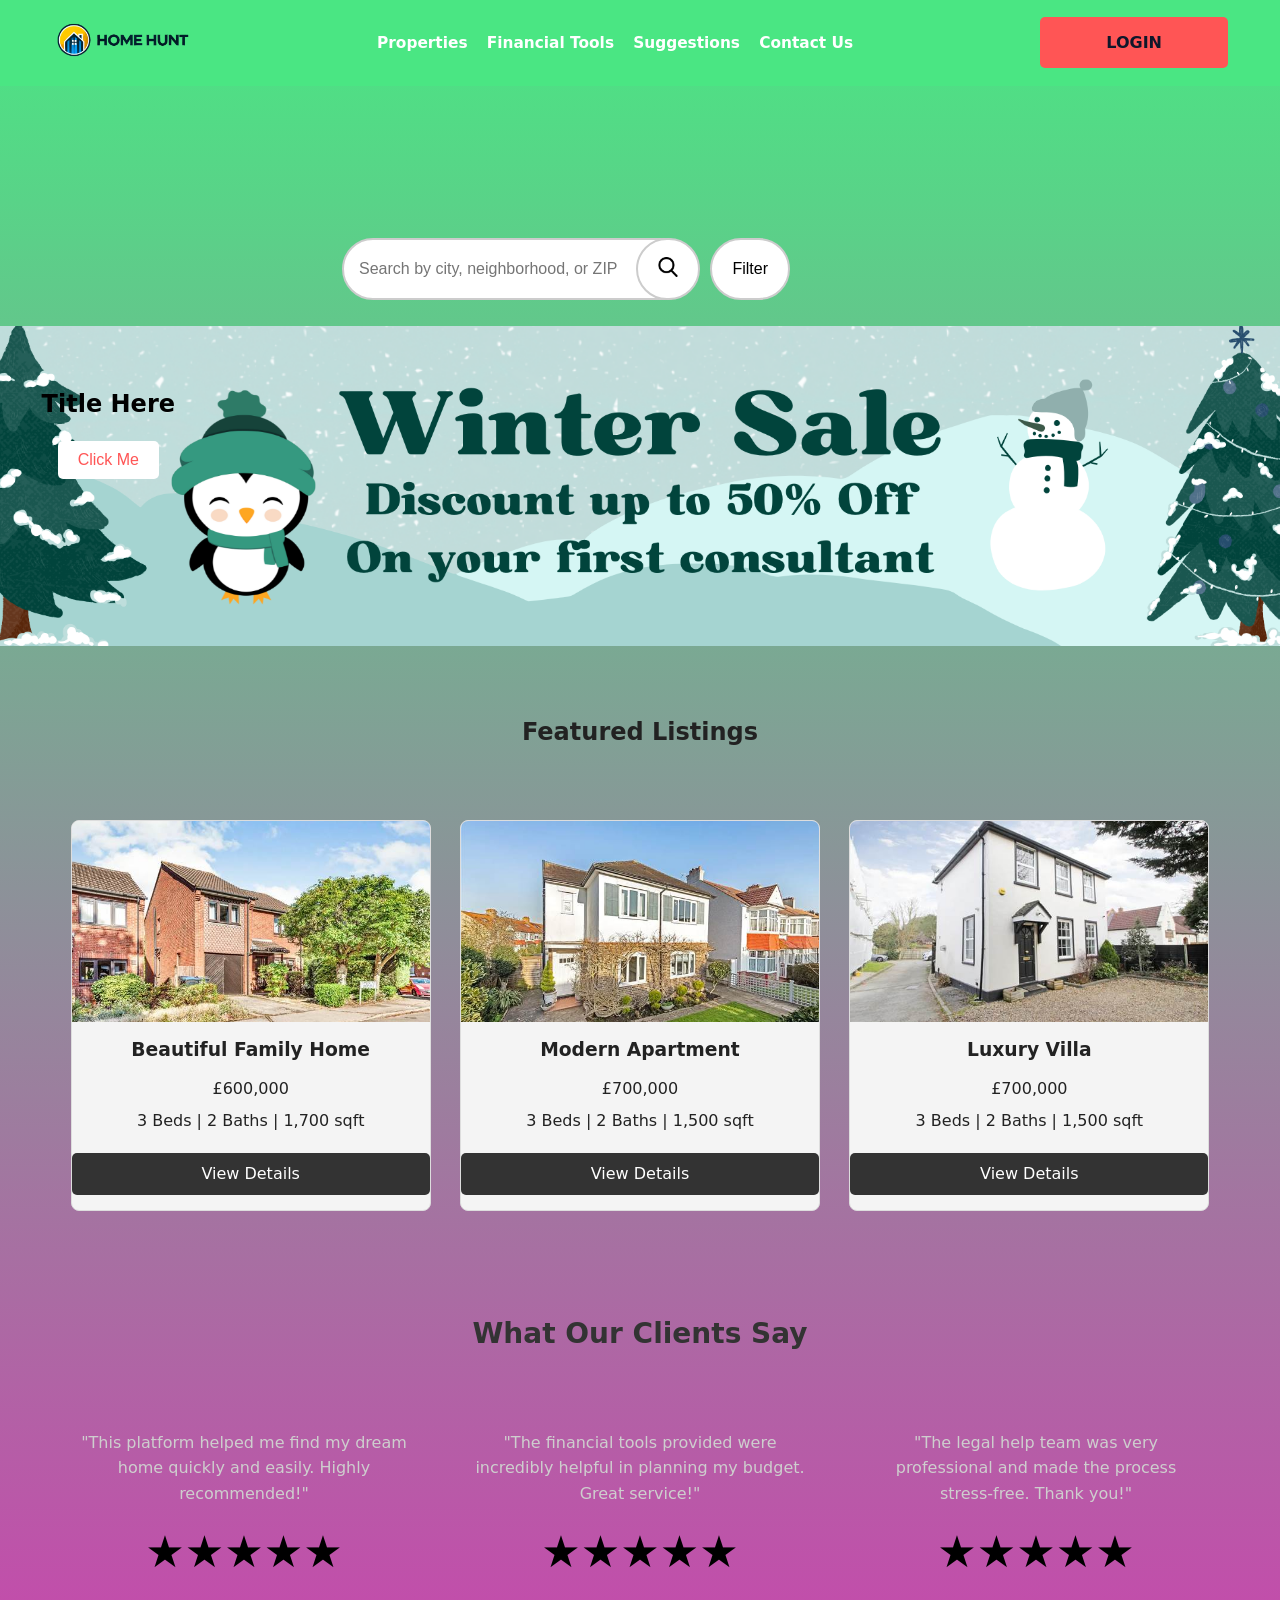
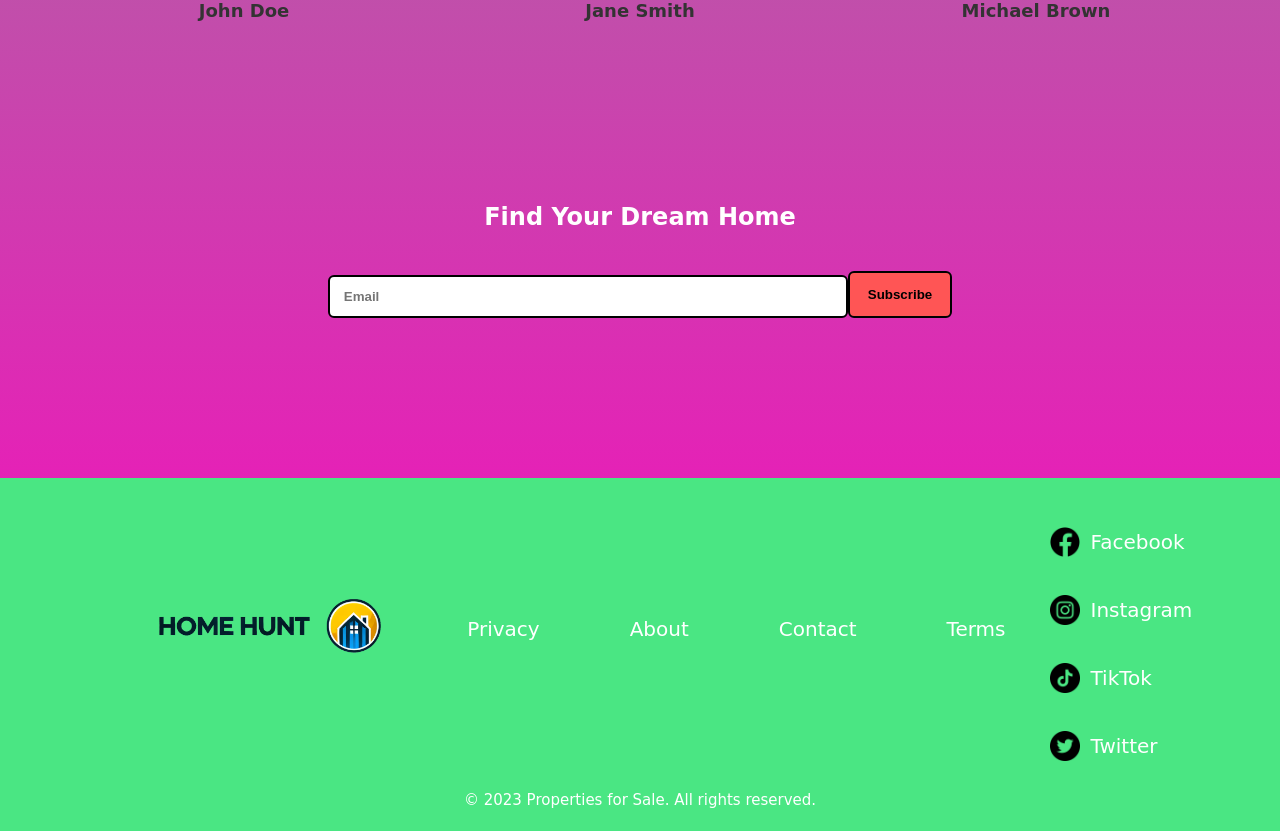
==== index.html @ 94bc7a12 "Complete project redesign" ====
<!DOCTYPE html>
<html lang="en">
<head>
    <meta charset="UTF-8">
    <meta name="viewport" content="width=device-width, initial-scale=1.0">
    <title>Properties for Sale</title>
    <link rel="stylesheet" href="CSS/HomePage.css">
    <link rel="stylesheet" href="CSS/HeaderFooter.css">
    <link rel="icon" href="Content/Icons/logo.png">
</head>
<body>
    <header>
        <div class="container">
            <!-- Logo on the left -->
            <div class="logo">
                <a href="./index.html"><img src="./Content/Icons/logo2.png" alt="Company Logo"></a>
            </div>
    
            <!-- Navigation menu in the center -->
            <nav>
                <ul>
                    <li><a href="./HTML/propirtyPage.html">Properties</a></li>
                    <li><a href="#">Financial Tools</a></li>
                    <li><a href="#">Suggestions</a></li>
                    <li><a href="./HTML/Contact%20Us.html">Contact Us</a></li>
                </ul>
            </nav>

            <button class="nav-toggle" type="button" aria-label="Toggle menu" aria-expanded="false">☰</button>
    
            <!-- Login button on the right -->
            <div class="login-button">
                <a href="./HTML/login%20page.html" class="btn">LOGIN</a>
            </div>
        </div>
    </header>

    <div class="search-container">
        <!-- Search Bar -->
        <div class="search-bar">
            <input type="text" placeholder="Search by city, neighborhood, or ZIP">
            <button id="searchButton"><img src="./Content/Icons/search.png" alt=""></button>
            <button id="filterButton">Filter</button>
        </div>

        <!-- Filter Options (Hidden by Default) -->
        <div class="filter-options" id="filterOptions">
            <div class="filter-group">
                <label for="price">Price</label>
                <select id="price">
                    <option value="any">Any</option>
                    <option value="100000">£100,000</option>
                    <option value="200000">£200,000</option>
                    <option value="300000">£300,000</option>
                </select>
            </div>
            <div class="filter-group">
                <label for="type">Type</label>
                <select id="type">
                    <option value="any">Any</option>
                    <option value="house">House</option>
                    <option value="apartment">Apartment</option>
                    <option value="villa">Villa</option>
                </select>
            </div>
            <div class="filter-group">
                <label for="beds">Beds</label>
                <select id="beds">
                    <option value="any">Any</option>
                    <option value="1">1+</option>
                    <option value="2">2+</option>
                    <option value="3">3+</option>
                </select>
            </div>
            <div class="filter-group">
                <label for="baths">Baths</label>
                <select id="baths">
                    <option value="any">Any</option>
                    <option value="1">1+</option>
                    <option value="2">2+</option>
                    <option value="3">3+</option>
                </select>
            </div>
            <div class="filter-group">
                <div id="filter-apply">
                                    <button id="filterApplyButton">Apply</button>
                </div>
            </div>
        </div>
    </div>
    <script src="./JavaScript/searchBar.js"></script>
    <script>
        document.addEventListener('DOMContentLoaded', () => {
            const navToggle = document.querySelector('.nav-toggle');
            const nav = document.querySelector('header nav');
            if (navToggle && nav) {
                navToggle.addEventListener('click', () => {
                    const isOpen = nav.classList.toggle('is-open');
                    navToggle.setAttribute('aria-expanded', String(isOpen));
                });
            }
        });
    </script>
    <div id="advertiseBoard">

        <div id="displayContent">
            <h2>Title Here</h2>
            <button>Click Me</button>
        </div>
    </div>
    <section class="listings">
        <div class="container">
            <h2>Featured Listings</h2>
            <div class="property-grid">
                <div class="property-card">
                    <img src="./Content/PropertyImages/property-1/image004.jpg" alt="Property 1">
                    <h3>Beautiful Family Home</h3>
                    <p>£600,000</p>
                    <p>3 Beds | 2 Baths | 1,700 sqft</p>
                    <a href="./HTML/propirtyPage.html?property=1" data-property-id="1" class="btn">View Details</a>
                </div>
                <div class="property-card">
                    <img src="./Content/PropertyImages/property-2/image010.jpg" alt="Property 2">
                    <h3>Modern Apartment</h3>
                    <p>£700,000</p>
                    <p>3 Beds | 2 Baths | 1,500 sqft</p>
                    <a href="./HTML/propirtyPage.html?property=2" data-property-id="2" class="btn">View Details</a>
                </div>
                <div class="property-card">
                    <img src="./Content/PropertyImages/property-3/image019.jpg" alt="Property 3">
                    <h3>Luxury Villa</h3>
                    <p>£700,000</p>
                    <p>3 Beds | 2 Baths | 1,500 sqft</p>
                    <a href="./HTML/propirtyPage.html?property=3" data-property-id="3" class="btn">View Details</a>
                </div>
            </div>
        </div>
    </section>
    <!-- Testimonials Section -->
    <section class="testimonials">
        <div class="container">
            <h2>What Our Clients Say</h2>
            <div class="testimonial-grid">
                <!-- Testimonial 1 -->
                <div class="testimonial-card">
                    <a href="">
                    <p>"This platform helped me find my dream home quickly and easily. Highly recommended!"</p>
                    <div class="stars">
                        <span>★</span><span>★</span><span>★</span><span>★</span><span>★</span>
                    </div>
                    <h4>John Doe</h4>
                    </a>
                </div>

                <!-- Testimonial 2 -->
                <div class="testimonial-card">
                    <a href="">
                    <p>"The financial tools provided were incredibly helpful in planning my budget. Great service!"</p>
                    <div class="stars">
                        <span>★</span><span>★</span><span>★</span><span>★</span><span>★</span>
                    </div>
                    <h4>Jane Smith</h4>
                    </a>
                </div>

                <!-- Testimonial 3 -->
                <div class="testimonial-card">
                    <a href="">
                    <p>"The legal help team was very professional and made the process stress-free. Thank you!"</p>
                    <div class="stars">
                        <span>★</span><span>★</span><span>★</span><span>★</span><span>★</span>
                    </div>
                    <h4>Michael Brown</h4>
                    </a>
                </div>
            </div>
        </div>
    </section>


    <section class="hero">
        <div class="container">
            <h2>Find Your Dream Home</h2>
            <form action="#" method="get">
                <input type="text" placeholder="Email">
                <button type="submit">Subscribe</button>
            </form>
        </div>
    </section>


    <footer>
        <div class="container">
            <!-- Logo on the left -->
            <div class="footer-logo logo">
                <a href="./index.html"><img src="./Content/Icons/logo2text.png" alt="Company Logo"></a>
            </div>
    
            <!-- Centered footer links -->
            <div class="footer-links">
                <ul>
                    <li><a href="#">Privacy</a></li>
                    <li><a href="./HTML/About%20Us.html">About</a></li>
                    <li><a href="./HTML/Contact%20Us.html">Contact</a></li>
                    <li><a href="#">Terms</a></li>
                </ul>
            </div>
    
            <!-- Social media on the right -->
            <div class="social-media">
                <a href="https://www.facebook.com" aria-label="Facebook" target="_blank">
                    <img src="./Content/Icons/facebook.png" alt="Facebook Icon">
                    <p>Facebook</p>
                </a>
                <a href="https://www.instagram.com" aria-label="Instagram" target="_blank">
                    <img src="./Content/Icons/instagram.png" alt="Instagram Icon">
                    <p>Instagram</p>
                </a>
                <a href="https://www.tiktok.com" aria-label="TikTok" target="_blank">
                    <img src="./Content/Icons/tiktok.png" alt="TikTok Icon">
                    <p>TikTok</p>
                </a>
                <a href="https://www.twitter.com" aria-label="Twitter" target="_blank">
                    <img src="./Content/Icons/twitter.png" alt="Twitter Icon">
                    <p>Twitter</p>
                </a>
            </div>
        </div>
        <!-- Copyright text -->
        <div class="copyright">
            <p>&copy; 2023 Properties for Sale. All rights reserved.</p>
        </div>
    </footer>
</body>
</html>
---- CSS/HomePage.css ----
/* General Styles */
body {
  font-family: Arial, sans-serif;

}




/* Search Container */
.search-container {
  max-width: 800px;
  top: 80px;
  left:70px;
  position: relative;
  margin: 0 auto 80px;
  padding: 20px;
  text-align: center;
}

/* Search Bar */
.search-bar {
  display: flex;
  gap: 10px;
  margin: 2rem auto;
  width: 100%;
  max-width: 550px;
  padding: 0 1rem;
}





.search-bar input {
  flex: 1;
  padding: 10px 14px;
  border: 2px solid #ccc;
  border-radius: 999px;
  font-size: 16px;
  min-width: 0; /* prevent overflow in flex */
}

.search-bar button {
  padding: 10px 18px;
  border: none;
  border-radius: 999px;
  background-color: white;
  color: black;
  font-size: 16px;
  cursor: pointer;
  border: 2px solid #ccc;
  transition: background-color 0.3s ease, transform 0.15s ease;
}

.search-bar button:active { transform: translateY(1px); }


.search-bar button:hover {
  background-color: var(--clr-secondary);
}

/* Filter Options */
.filter-options {
  position: absolute;
  display: none; /* Hidden by default */
  background-color: #ffffff;
  padding: 20px;
  width: auto;
  max-width: 420px;
  border: 4px solid #000000;
  border-radius: 12px;
  display: grid;
  grid-template-columns: repeat(2, 1fr); /* 2 columns */
  gap: 16px; /* Space between items */
  left: 55%;
}

@media (max-width: 768px) {
  .filter-options { position: static; left: auto; width: 100%; max-width: none; border-radius: 8px; }
}


.filter-group {
  
  margin-bottom: 0; /* Remove margin-bottom since gap handles spacing */
}

#filter-apply button{
  position: relative;
  right: -80px;
  padding: 10px 46px;
  border-radius: 10px;
}
.filter-group label {
  display: block;
  margin-bottom: 5px;
  font-weight: bold;
}

.filter-group select {
  width: 100%;
  padding: 10px;
  border: 2px solid #ccc;
  border-radius: 5px;
  font-size: 16px;
  transition: all 1.2s ease; /* Smooth transition for all properties */
}




/* advertiseBoard Advertisement*/
/* Parent container */
#advertiseBoard {
  background-image: url("../Content/Advertisement/Discount.png");
  background-color: #cccccc;
  min-height: 320px;
  height: auto;
  background-position: center;
  background-repeat: no-repeat;
  background-size: cover;
  position: relative;
  padding: 2rem 0; }

@media (max-width: 768px) {
  #advertiseBoard { min-height: 200px; padding: 1rem 0; }
}

/* Child container */
#displayContent {
  width: auto;
  max-width: 360px;
  background-color: transparent;
  border-radius: 20px;
  position: absolute; /* positioned over the advertise board on larger screens */
  left: 2%;
  top: 8%;
  display: flex;
  flex-direction: column;
  justify-content: center; /* Center content vertically */
  align-items: center; /* Center content horizontally */
  padding: 1rem;
  box-sizing: border-box; /* Include padding in width/height */
}

@media (max-width: 768px) {
  #displayContent { position: static; margin: 0 auto; left: auto; top: auto; width: 90%; max-width: 420px; border-radius: 12px; }
}

/* Title styling */
#displayContent h2 {
  color: rgb(0, 0, 0);
  font-size: 24px;
  margin-bottom: 20px; /* Space between title and button */
}

/* Button styling */
#displayContent button {
  padding: 10px 20px;
  background-color: white;
  color: var(--clr-accent);
  border: none;
  border-radius: 5px;
  font-size: 16px;
  cursor: pointer;
  transition: background-color 0.3s ease;
}

#displayContent button:hover {
  background-color: #f0f0f0; /* Light gray on hover */
}



/* Listings Section Styles */
.listings {
  padding: 50px 0;
}

.listings h2 {
  text-align: center;
  margin-bottom: 70px;
}

.property-grid {
  display: grid;
  grid-template-columns: repeat(auto-fit, minmax(300px, 1fr));
  
  justify-items: center; /* Centers items within each grid cell */
}

.property-card {
  width: 100%;
  max-width: 360px;
  background: #f4f4f4;
  border: 1px solid #ddd;
  border-radius: 8px;
  overflow: hidden;
  text-align: center;
  display: flex;
  flex-direction: column;
}

.property-card .card-body {
  padding: 1rem;
  flex: 1 1 auto;
}

.property-card img {
  width: 100%;
  height: auto;
  aspect-ratio: 16 / 9;
  object-fit: cover;
  display: block;
}

.property-card h3 {
  margin: 15px 0 10px;
}

.property-card p {
  margin: 5px 0;
}

.property-card .btn {
  display: inline-block;
  margin: 15px 0;
  padding: 10px 20px;
  background: #333;
  color: #fff;
  text-decoration: none;
  border-radius: 5px;
}

.property-card .btn:hover {
  background: #555;
}


/* Testimonials Section */
.testimonials {
  padding: 30px 0;
  background: #f9f9f900; /* Light background for contrast */
  
}


.testimonial-grid a {
  text-decoration: none;

}

.testimonials h2 {
  text-align: center;
  margin-bottom: 40px;
  font-size: 28px;
  color: #333;
}

.testimonial-grid {
  display: grid;
  grid-template-columns: repeat(auto-fit, minmax(300px, 1fr));
  gap: 20px;
  width: 100%;
  justify-items: center; /* Centers items within each grid cell */

}

.testimonial-card {
  padding: 20px;
  width: 100%;
  max-width: 420px;
  text-align: center;
}

.testimonial-card .stars {
  color: #000000; /* Gold color for stars */
  font-size: 44px;
  margin-bottom: 15px;
}

.testimonial-card p {
  font-size: 16px;
  font-style: bold;
  color: #cecece;
  line-height: 1.6;
  margin-bottom: 15px;
}

.testimonial-card h4 {
  font-size: 18px;
  color: #333;
  margin: 0;
}



/* Hero Section Styles */
.hero {
  /* Layered gradient + optional image fallback. The gradient is tuned for contrast.
     Adjust --hero-start / --hero-end in :root (HeaderFooter.css) as needed. */
  background: linear-gradient(135deg, var(--hero-start), var(--hero-end)), url('hero-bg.jpg');
  background-repeat: no-repeat;
  background-position: center;
  background-size: cover;
  background-blend-mode: overlay; /* Helps text sit on top of the image */
  color: var(--hero-heading-color);
  padding: 2rem 1rem;
  text-align: center;
  margin: 6rem 0 8rem;
}

/* Ensure hero headings remain readable over the gradient */
.hero h2 {
  color: var(--hero-heading-color);
  margin: 0 0 20px;
}

.hero form {
  display: flex;
  justify-content: center;
}

.hero input[type="text"] {
  font-weight: bold;
  margin-top: 1.25rem;
  padding: 12px 14px;
  width: min(100%, 520px);
  max-width: 100%;
  border: 2px solid #000; /* Add a black border */
  border-radius: 6px 6px 6px 6px;
  outline: none; /* Remove the default browser outline */
  box-sizing: border-box;
}


.hero button {
  padding: 12px 18px;
  border: none;
  font-weight: bold;
  background: var(--clr-accent);
  color: black;
  border-radius: 6px;
  cursor: pointer;
  border: 2px solid #000; /* Add a black border */
  margin-top: 1rem;
  box-sizing: border-box;
}

@media (max-width: 768px) {
  .hero form { display: flex; flex-direction: column; gap: 0.75rem; align-items: stretch; }
  .hero input[type="text"], .hero button { width: 100%; }
}

.hero button:hover {
  background: #000000;
  color: white;
  border: 2px solid #ffffff; /* Add a black border */


}
---- CSS/HeaderFooter.css ----
:root{
  /* Theme color tokens - Green scheme */
  --clr-primary: #4ae683;       /* deep forest green */
  --clr-secondary: #2AA873;     /* medium green */
  --clr-accent: #ff5555;        /* light lime accent (CTAs) */
  --clr-danger: #ff00bf;        /* danger (red) */
  --clr-warning: #f59e0b;       /* warning (amber) */
  --clr-white: #ffffff;
  --text-color: #0f172a;        /* dark navy for text */
  --muted: #6b7280;             /* muted gray */
  --border: rgba(15,23,42,0.08);

  /* Typography & spacing */
  --base-font-size: 16px;
  --radius: 8px;
  --space: 1rem;

  /* Hero gradient (green-themed) */
  --hero-start: linear-gradient(135deg, #072018 0%, var(--clr-primary) 100%);
  --hero-end: --hero-start; /* kept for compatibility */
  --hero-heading-color: var(--clr-white);

  /* Main page gradient (green → red) */
  --page-start: var(--clr-primary); /* deep forest green */
  --page-end: var(--clr-danger);   /* danger red */
}


*,
*::before,
*::after {
  box-sizing: border-box;
}
html {
  font-size: var(--base-font-size, 16px);
  /* Apply the page gradient at the root so it covers the full document height reliably */
  background: linear-gradient(180deg, var(--page-start), var(--page-end)) !important;
  background-repeat: no-repeat !important;
  background-attachment: scroll !important;
  background-size: auto !important; /* let the gradient paint according to document height */
  min-height: 100% !important;
} 

/* Ensure body does not cover the root gradient with a solid background */
body { background: transparent !important; }
body{
  margin: 0;
  padding: 0;
  /* accommodate fixed header: adjust if header height changes */
  padding-top: calc(60px + 0.5rem);
  font-family: system-ui, -apple-system, "Segoe UI", Roboto, "Helvetica Neue", Arial, sans-serif;
  color: var(--text, #222);
  line-height: 1.4;
  -webkit-font-smoothing: antialiased;
  -moz-osx-font-smoothing: grayscale;

  background: transparent; /* let html provide the page gradient */
  min-height: 100vh;
}


/* Utility helpers */
.container { max-width: 1200px; margin: 0 auto; padding: 0 1rem; }
.img-responsive { max-width: 100%; height: auto; display: block; }
.btn { cursor: pointer; }

/* Homepage full-page gradient — apply by adding class="homepage" to <body> on the main page */
.homepage {
  background: linear-gradient(180deg, var(--page-start), var(--page-end));
  background-attachment: scroll; /* allow background to scroll with page */
  background-size: 100% 100%;
  min-height: 100vh;
}

@media (prefers-reduced-motion: reduce) {
  * { transition: none !important; animation: none !important; }
}
/* Header Styles */
header {
  z-index: 5;
  background: var(--clr-primary);
  color: var(--clr-white);
  padding: 10px 0;
  position: fixed;
  left: 0;
  width: 100%;
  min-width: 0;
  top: 0;
}

header .container {
  display: flex;
  justify-content: space-between;
  align-items: center;
  width: min(100%, 1400px);
  margin: 0 auto;
  padding: 0 12px;
  position: relative;
  min-width: 0;
}

.nav-toggle {
  display: none;
  border: 1px solid rgba(255,255,255,0.7);
  background: rgba(255,255,255,0.12);
  color: var(--clr-white);
  border-radius: 8px;
  width: 42px;
  height: 42px;
  font-size: 1.3rem;
  line-height: 1;
  cursor: pointer;
  align-items: center;
  justify-content: center;
  padding: 0;
}
  
  /* Logo on the left */
  .logo img {
    height: 60px; /* Adjust logo size as needed */
    transition: all 0.6s ease; /* Smooth transition for all properties */

  }
  
 
  
  /* Navigation menu in the center */
  nav ul {
    list-style: none;
    padding-left: 0;
    margin: 0;
    display: flex;
    gap: clamp(8px, 1.5vw, 20px);
    flex-wrap: wrap;
    justify-content: center;
    min-width: 0;
  }

  nav ul li {
    display: inline;
    font-weight: bold;
    min-width: 0;
  }

  nav ul li a {
      color: #fff;
      text-decoration: none;
      font-size: clamp(12px, 1.2vw, 16px);
      transition: color 0.18s ease, transform 0.18s ease;
      white-space: nowrap;
    }
  
    nav ul li a:hover,
    nav ul li a:focus {
      color: #000000; /* Change color on hover */
      transform: scale(1.08);
      border-radius: 6px;
    }
  
  /* Login button on the right */
/* Login button on the right */
.login-button .btn {
  padding: 10px 60px; /* Initial padding */
  background: var(--clr-accent); /* Initial background color */
  color: var(--text-color); /* Text color */
  text-decoration: none; /* Remove underline */
  border-radius: 5px; /* Rounded corners */
  transition: all 1.2s ease; /* Smooth transition for all properties */
  margin-left: 0px; /* Margin adjustment */
  font-weight: bold; /* Bold text */
  border: 6px solid transparent; /* Transparent border to reserve space */
  box-sizing: border-box; /* Include border in element's dimensions */
}

/* Hover effect for the login button */
.login-button .btn:hover {
  background: #000000; /* Change background color on hover */
  border: 6px solid rgb(255, 255, 255); /* Add border on hover */
  border-radius: 50px; /* Increase border radius on hover */
  transform: scale(1.04); /* Slightly scale up the button without changing padding */
  color: white;
}
  























  
/* Footer Styles */
footer {
    background: var(--clr-primary);
    color: var(--clr-white);
  }
  
  footer .container {
    display: flex;
    justify-content: space-between; /* Space out logo, links, and social media */
    align-items: center; /* Center vertically */
    max-width: 1400px;
    margin: 0 auto;
    padding: 0 20px;
    width: 80%;
  }
  
  /* Logo on the left */
  .footer-logo img {
    height: 120px; /* Adjust logo size as needed */
    margin-right:0px ;
  }

  /* Centered footer links */
  .footer-links ul {
    display: flex;
  }
  
  .footer-links ul li {
    display: inline;
  }
  
  .footer-links ul li a {
    color: #fff;
    text-decoration: none;
    font-size: 20px;
    margin: 0px 30px;
    transition: all 1s ease; /* Smooth transition for all properties */
    padding: 15px;
  }
  

  .footer-links ul li a:hover {
    font-size: 30px;
    color: #010101; /* Change color on hover */
    font-weight: bold;

  }







  
 
  /* Social media on the right */
  .social-media {
    margin-top: 30px;
    gap: 0px; /* Space between social media items */
  }
  
  .social-media a {
    display: flex;
    align-items: center; /* Align icon and text vertically */
    color: #fff;
    text-decoration: none;
    gap: 10px; /* Space between icon and text */
    font-size: 20px;
    transition: all 1.2s ease; /* Smooth transition for all properties */
  }
  
  .social-media a:hover {
    color: #000000;
    transform: scale(1.3);
    
  }
  .social-media a:hover img {
    background-color: #fff;
    border-radius: 50px;
    transition: all 1.5s ease; /* Smooth transition for all properties */
    transform: rotate(720deg); /* Rotate only the image on hover */
    width: 35px; /* Set icon size */

  }

  .social-media img {
    width: 30px; /* Set icon size */
    
  }
  
  /* Copyright text */
  .copyright {
    position: relative;
    text-align: center;
    margin-top: 20px;
    padding-top: 10px;
    bottom: 20px;
  }
  
  .copyright p {
    font-size: 15px;
    margin: 0px
  }



/* Search Container */
.search-container {
  max-width: 900px;
  margin: 1.5rem auto;
  padding: 1rem 1rem 2rem;
  text-align: center;
  position: relative;
  width: 100%;
}

/* Search Bar */
.search-bar {
  display: flex;
  gap: 10px;
  margin: 50px;
  width: 550px;

}



.search-bar input {
  flex: 1;
  padding: 20px 10px 20px 15px;
  border: 2px solid #ccc;
  border-radius: 50px;
  font-size: 16px;
}
#searchButton img {
  width: 20px;
  
}

#searchButton{
  border-radius: 50px;
  border: 2px solid #ccc; /* Add border on hover */

}


.search-bar button {
  position: relative;
  left: -70px;
  padding: 10px 20px;
  border: none;
  border-radius: 50px;
  background-color: white;
  color: black;
  font-size: 16px;
  cursor: pointer;
  border: 2px solid #ccc; /* Add border on hover */
  transition: background-color 0.3s ease;
}

.search-bar button:hover {
  background-color: #43a047;
}

/* Filter Options */
.filter-options {
  z-index: 2;
  position: absolute;
  display: none; /* Hidden by default */
  background-color: #ffffff;
  padding: 20px;
  width: 15%;
  border: 4px solid #000000;
  border-radius: 20px;
  grid-template-columns: repeat(2, 1fr); /* 2 columns */
  gap: 25px; /* Space between items */
  left: 40%;  
  width: 350px;

}


.filter-group {
  
  margin-bottom: 0; /* Remove margin-bottom since gap handles spacing */
}

#filter-apply button{
  position: relative;
  right: -80px;
  padding: 10px 46px;
  border-radius: 10px;
}
.filter-group label {
  display: block;
  margin-bottom: 5px;
  font-weight: bold;
}

.filter-group select {
  width: 100%;
  padding: 10px;
  border: 2px solid #ccc;
  border-radius: 5px;
  font-size: 16px;
  transition: all 1.2s ease; /* Smooth transition for all properties */
}










  
/* Font Awesome Icons */
@import url('https://cdnjs.cloudflare.com/ajax/libs/font-awesome/6.0.0-beta3/css/all.min.css');

/* Responsive Styles */
@media (max-width: 1024px) {
  header .container { max-width: 100%; padding: 0 1rem; }
  header .container { display: flex; flex-direction: row; gap: 1rem; align-items: center; }
  nav ul { padding-left: 1rem; gap: 12px; }
  .login-button .btn { padding: 8px 20px; }
}

@media (max-width: 768px) {
  .search-container { display: none; }

  body.login-page header .container {
    flex-wrap: wrap;
    gap: 0.45rem;
    padding: 0.45rem 0.65rem;
    width: min(100%, 100%);
  }

  body.login-page header nav {
    display: block !important;
    width: 100%;
  }

  body.login-page header nav ul {
    display: flex;
    flex-wrap: wrap;
    justify-content: center;
    gap: 6px 10px;
    padding: 0;
    width: 100%;
  }

  body.login-page .nav-toggle {
    display: none !important;
  }

  header .container {
    flex-wrap: wrap;
    gap: 0.45rem;
    padding: 0.45rem 0.65rem;
    width: min(100%, 100%);
  }

  .logo {
    flex: 1 1 auto;
    min-width: 0;
  }

  .logo img {
    height: 42px;
  }

  .nav-toggle {
    display: inline-flex;
    margin-left: auto;
  }

  nav {
    display: none;
    width: 100%;
  }

  nav.is-open {
    display: block;
  }

  nav ul {
    display: flex;
    flex-direction: column;
    width: 100%;
    padding: 0.5rem 0 0;
    gap: 6px;
    align-items: stretch;
  }

  nav ul li {
    display: block;
    width: 100%;
    margin: 0;
  }

  nav ul li a {
    display: block;
    width: 100%;
    padding: 0.5rem 0.7rem;
    font-size: 15px;
    border-radius: 8px;
    background: rgba(255,255,255,0.06);
  }

  .login-button {
    order: 2;
    align-self: flex-end;
    margin-left: 0;
  }

  .login-button .btn {
    padding: 8px 18px;
    font-size: 13px;
    min-width: 0;
  }

  footer .container {
    flex-direction: column;
    text-align: center;
    gap: 1rem;
    padding: 1rem 1rem 0.5rem;
  }

  footer .footer-links ul {
    display: flex;
    flex-direction: column;
    gap: 0.5rem;
    padding: 0;
    margin: 0;
  }

  footer .footer-links ul li a {
    margin: 0;
    font-size: 15px;
  }

  .social-media {
    justify-content: center;
    flex-wrap: wrap;
    gap: 0.75rem;
  }

  /* Search bar should be fluid on small screens */
  .search-bar { width: 100% !important; margin: 1rem 0; left: 0; padding: 0; }
  .search-bar input { padding: 12px; }
  .search-bar button { position: static; left: 0; }

  /* Filter options become a full-width panel on mobile */
  .filter-options { position: static; left: auto; width: 100%; border-radius: 12px; padding: 1rem; display: none; }
}

@media (max-width: 480px) {
  .logo img { height: 40px; }
  nav ul li a { font-size: 15px; }
  .footer-links ul li a { font-size: 16px; margin: 0 12px; }
  .social-media a { font-size: 18px; }
}

@media (max-width: 405px) {
  .search-container {
    display: none;
  }
}

@media (max-width: 300px) {
  header .container {
    gap: 0.3rem;
    padding: 0.35rem 0.45rem;
  }

  .logo img {
    height: 30px;
  }

  .nav-toggle {
    width: 34px;
    height: 34px;
    font-size: 1rem;
  }

  .login-button .btn {
    padding: 7px 12px;
    font-size: 11px;
  }

  nav ul li a {
    font-size: 12px;
    padding: 0.4rem 0.5rem;
  }
}

/* SAFEGUARD: Ensure the page gradient is visible under content and prevent large white blocks
   from covering the gradient. These overrides are intentionally specific and use !important so
   they win over accidental white backgrounds in component styles. */
html, body {
  background: linear-gradient(180deg, var(--page-start), var(--page-end)) !important;
  background-repeat: no-repeat !important;
  background-attachment: scroll !important;
  background-size: auto !important;
}

/* Make common large layout containers transparent so the root gradient shows through */
main, section, .container, .listings, .property-grid {
  background: transparent !important;
}

/* Small interactive panels can keep their own backgrounds (cards, modals) */
.property-card, .filter-options, #advertiseBoard, .testimonial-card {
  /* keep existing backgrounds for legibility */
}
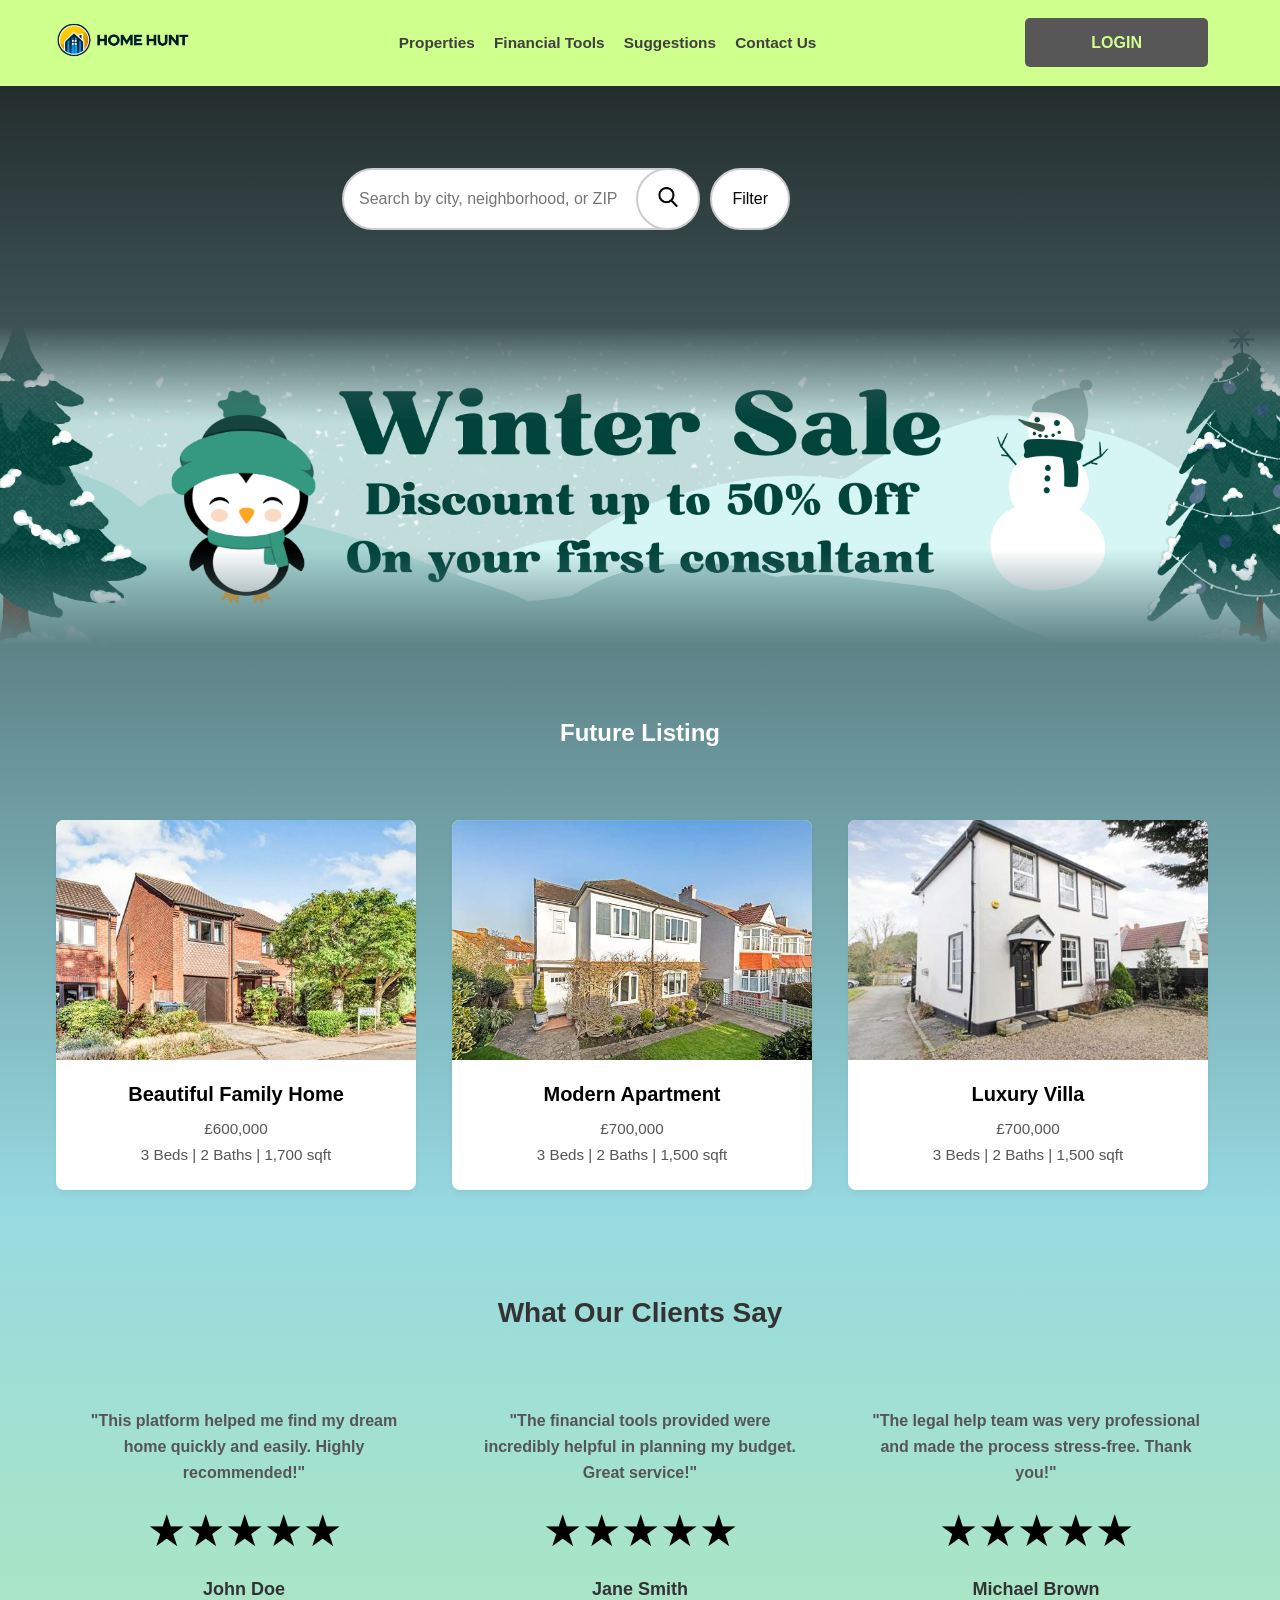
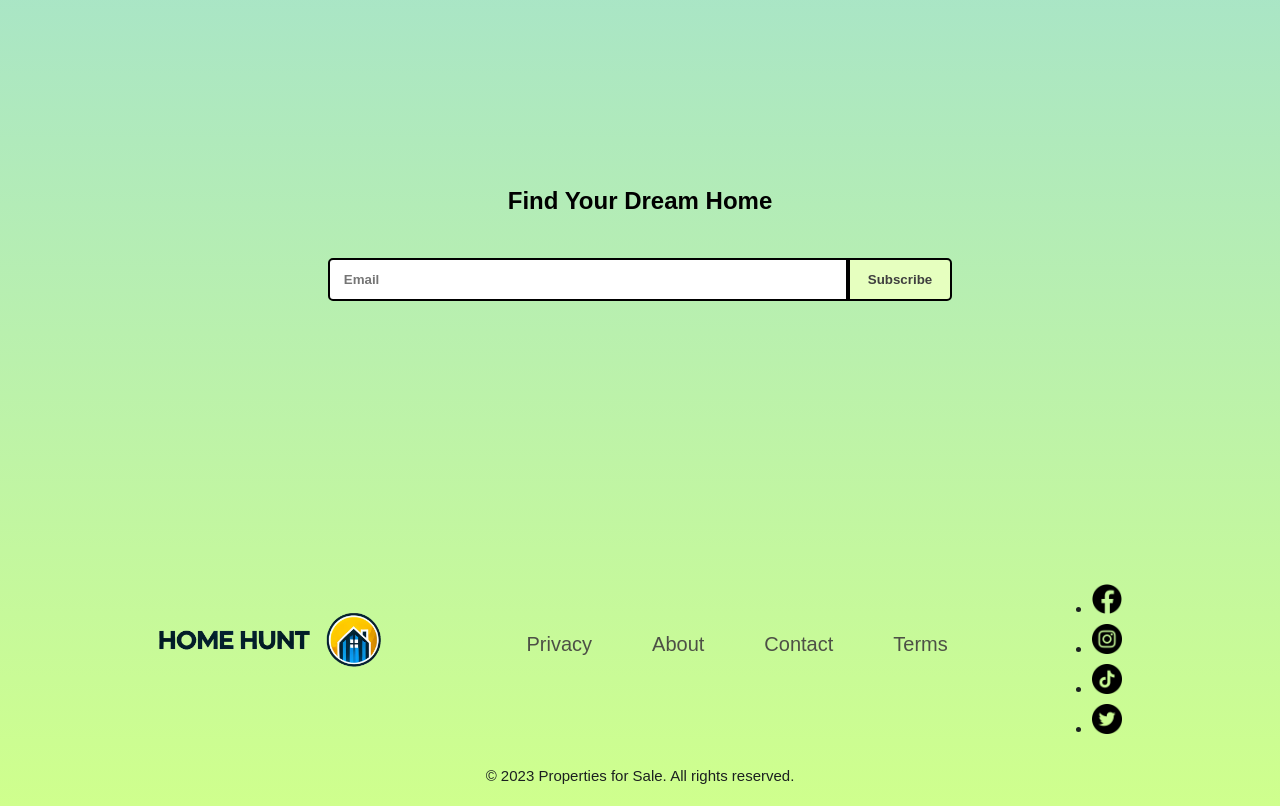
==== commit 3f32c78d: "Initial commit with updated property cards and styles" ====
--- a/index.html
+++ b/index.html
@@ -13,24 +13,25 @@
         <div class="container">
             <!-- Logo on the left -->
             <div class="logo">
-                <a href="./index.html"><img src="./Content/Icons/logo2.png" alt="Company Logo"></a>
+                <a href="index.html"><img src="./Content/Icons/logo2.png" alt="Company Logo"></a>
             </div>
     
             <!-- Navigation menu in the center -->
             <nav>
                 <ul>
-                    <li><a href="./HTML/propirtyPage.html">Properties</a></li>
+                    <li><a href="./HTML/searchProperty.html">Properties</a></li>
                     <li><a href="#">Financial Tools</a></li>
                     <li><a href="#">Suggestions</a></li>
-                    <li><a href="./HTML/Contact%20Us.html">Contact Us</a></li>
+                    <li><a href="./HTML/Contact Us.html">Contact Us</a></li>
                 </ul>
             </nav>
-
+            
+            <!-- Mobile Navigation Toggle (From Snippet 1) -->
             <button class="nav-toggle" type="button" aria-label="Toggle menu" aria-expanded="false">☰</button>
     
             <!-- Login button on the right -->
             <div class="login-button">
-                <a href="./HTML/login%20page.html" class="btn">LOGIN</a>
+                <a href="./HTML/login page.html" class="btn">LOGIN</a>
             </div>
         </div>
     </header>
@@ -83,12 +84,16 @@
             </div>
             <div class="filter-group">
                 <div id="filter-apply">
-                                    <button id="filterApplyButton">Apply</button>
+                    <!-- ID kept as filterApplyButton from Snippet 1 to avoid duplicate IDs -->
+                    <button id="filterApplyButton">Apply</button>
                 </div>
             </div>
         </div>
     </div>
+    
     <script src="./JavaScript/searchBar.js"></script>
+    
+    <!-- Mobile Menu Script (From Snippet 1) -->
     <script>
         document.addEventListener('DOMContentLoaded', () => {
             const navToggle = document.querySelector('.nav-toggle');
@@ -101,41 +106,50 @@
             }
         });
     </script>
-    <div id="advertiseBoard">
-
-        <div id="displayContent">
-            <h2>Title Here</h2>
-            <button>Click Me</button>
-        </div>
+    
+    
+       <a href="./HTML/searchProperty.html"><div id="advertiseBoard">
     </div>
+    </a>
+    
     <section class="listings">
         <div class="container">
-            <h2>Featured Listings</h2>
+            <h2 style="color: white;">Future Listing</h2>
             <div class="property-grid">
+                
+                <!-- Property Cards Wrapped in <a> tags (From Snippet 2) -->
                 <div class="property-card">
-                    <img src="./Content/PropertyImages/property-1/image004.jpg" alt="Property 1">
-                    <h3>Beautiful Family Home</h3>
-                    <p>£600,000</p>
-                    <p>3 Beds | 2 Baths | 1,700 sqft</p>
-                    <a href="./HTML/propirtyPage.html?property=1" data-property-id="1" class="btn">View Details</a>
-                </div>
+                    <!-- Removed class="btn" from here -->
+                    <a href="./HTML/propirtyPage.html?property=1" data-property-id="1" style="text-decoration: none; color: inherit; display: block; height: 100%;">
+                        <img src="./Content/PropertyImages/property-1/image004.jpg" alt="Property 1">
+                        <h3>Beautiful Family Home</h3>
+                        <p>£600,000</p>
+                        <p>3 Beds | 2 Baths | 1,700 sqft</p>
+                    </a>
+                </div>
+                
                 <div class="property-card">
-                    <img src="./Content/PropertyImages/property-2/image010.jpg" alt="Property 2">
-                    <h3>Modern Apartment</h3>
-                    <p>£700,000</p>
-                    <p>3 Beds | 2 Baths | 1,500 sqft</p>
-                    <a href="./HTML/propirtyPage.html?property=2" data-property-id="2" class="btn">View Details</a>
-                </div>
+                    <a href="./HTML/propirtyPage.html?property=2" data-property-id="2" style="text-decoration: none; color: inherit; display: block; height: 100%;">
+                        <img src="./Content/PropertyImages/property-2/image010.jpg" alt="Property 2">
+                        <h3>Modern Apartment</h3>
+                        <p>£700,000</p>
+                        <p>3 Beds | 2 Baths | 1,500 sqft</p>
+                    </a>
+                </div>
+                
                 <div class="property-card">
-                    <img src="./Content/PropertyImages/property-3/image019.jpg" alt="Property 3">
-                    <h3>Luxury Villa</h3>
-                    <p>£700,000</p>
-                    <p>3 Beds | 2 Baths | 1,500 sqft</p>
-                    <a href="./HTML/propirtyPage.html?property=3" data-property-id="3" class="btn">View Details</a>
-                </div>
+                    <a href="./HTML/propirtyPage.html?property=3" style="text-decoration: none; color: inherit; display: block; height: 100%;">
+                        <img src="./Content/PropertyImages/property-3/image019.jpg" alt="Property 3">
+                        <h3>Luxury Villa</h3>
+                        <p>£700,000</p>
+                        <p>3 Beds | 2 Baths | 1,500 sqft</p>
+                    </a>
+                </div>
+                
             </div>
         </div>
     </section>
+    
     <!-- Testimonials Section -->
     <section class="testimonials">
         <div class="container">
@@ -177,7 +191,6 @@
         </div>
     </section>
 
-
     <section class="hero">
         <div class="container">
             <h2>Find Your Dream Home</h2>
@@ -188,48 +201,58 @@
         </div>
     </section>
 
-
     <footer>
         <div class="container">
             <!-- Logo on the left -->
             <div class="footer-logo logo">
-                <a href="./index.html"><img src="./Content/Icons/logo2text.png" alt="Company Logo"></a>
+                <a href="index.html"><img src="./Content/Icons/logo2text.png" alt="Company Logo"></a>
             </div>
     
             <!-- Centered footer links -->
             <div class="footer-links">
                 <ul>
                     <li><a href="#">Privacy</a></li>
-                    <li><a href="./HTML/About%20Us.html">About</a></li>
-                    <li><a href="./HTML/Contact%20Us.html">Contact</a></li>
+                    <li><a href="./HTML/About Us.html">About</a></li>
+                    <li><a href="./HTML/Contact Us.html">Contact</a></li>
                     <li><a href="#">Terms</a></li>
                 </ul>
             </div>
     
-            <!-- Social media on the right -->
+            <!-- Social media on the right (UL layout from Snippet 2) -->
             <div class="social-media">
-                <a href="https://www.facebook.com" aria-label="Facebook" target="_blank">
-                    <img src="./Content/Icons/facebook.png" alt="Facebook Icon">
-                    <p>Facebook</p>
-                </a>
-                <a href="https://www.instagram.com" aria-label="Instagram" target="_blank">
-                    <img src="./Content/Icons/instagram.png" alt="Instagram Icon">
-                    <p>Instagram</p>
-                </a>
-                <a href="https://www.tiktok.com" aria-label="TikTok" target="_blank">
-                    <img src="./Content/Icons/tiktok.png" alt="TikTok Icon">
-                    <p>TikTok</p>
-                </a>
-                <a href="https://www.twitter.com" aria-label="Twitter" target="_blank">
-                    <img src="./Content/Icons/twitter.png" alt="Twitter Icon">
-                    <p>Twitter</p>
-                </a>
-            </div>
-        </div>
+                <ul>
+                    <li>
+                        <a href="https://www.facebook.com" aria-label="Facebook" target="_blank">
+                            <img src="./Content/Icons/facebook.png" alt="Facebook Icon">
+                            <p></p>
+                        </a>
+                    </li>
+                    <li>
+                        <a href="https://www.instagram.com" aria-label="Instagram" target="_blank">
+                            <img src="./Content/Icons/instagram.png" alt="Instagram Icon">
+                            <p></p>
+                        </a>
+                    </li>
+                    <li>
+                        <a href="https://www.tiktok.com" aria-label="TikTok" target="_blank">
+                            <img src="./Content/Icons/tiktok.png" alt="TikTok Icon">
+                            <p></p>
+                        </a>
+                    </li>
+                    <li>
+                        <a href="https://www.twitter.com" aria-label="Twitter" target="_blank">
+                            <img src="./Content/Icons/twitter.png" alt="Twitter Icon">
+                            <p></p>
+                        </a>
+                    </li>
+                </ul>
+            </div>
+        </div>
+        
         <!-- Copyright text -->
         <div class="copyright">
             <p>&copy; 2023 Properties for Sale. All rights reserved.</p>
         </div>
     </footer>
 </body>
-</html>
+</html>
--- a/CSS/HomePage.css
+++ b/CSS/HomePage.css
@@ -1,24 +1,21 @@
 /* General Styles */
 body {
   font-family: Arial, sans-serif;
-
-}
-
-
-
-
-/* Search Container */
+}
+
+/* ================================
+   Search Container (Structure from 1)
+   ================================ */
 .search-container {
   max-width: 800px;
-  top: 80px;
-  left:70px;
+  top: 10px;
+  left: 70px;
   position: relative;
   margin: 0 auto 80px;
   padding: 20px;
   text-align: center;
 }
 
-/* Search Bar */
 .search-bar {
   display: flex;
   gap: 10px;
@@ -27,10 +24,6 @@
   max-width: 550px;
   padding: 0 1rem;
 }
-
-
-
-
 
 .search-bar input {
   flex: 1;
@@ -38,7 +31,7 @@
   border: 2px solid #ccc;
   border-radius: 999px;
   font-size: 16px;
-  min-width: 0; /* prevent overflow in flex */
+  min-width: 0;
 }
 
 .search-bar button {
@@ -55,15 +48,13 @@
 
 .search-bar button:active { transform: translateY(1px); }
 
-
 .search-bar button:hover {
   background-color: var(--clr-secondary);
 }
 
-/* Filter Options */
 .filter-options {
   position: absolute;
-  display: none; /* Hidden by default */
+  display: none; 
   background-color: #ffffff;
   padding: 20px;
   width: auto;
@@ -71,8 +62,8 @@
   border: 4px solid #000000;
   border-radius: 12px;
   display: grid;
-  grid-template-columns: repeat(2, 1fr); /* 2 columns */
-  gap: 16px; /* Space between items */
+  grid-template-columns: repeat(2, 1fr);
+  gap: 16px; 
   left: 55%;
 }
 
@@ -80,10 +71,8 @@
   .filter-options { position: static; left: auto; width: 100%; max-width: none; border-radius: 8px; }
 }
 
-
 .filter-group {
-  
-  margin-bottom: 0; /* Remove margin-bottom since gap handles spacing */
+  margin-bottom: 0; 
 }
 
 #filter-apply button{
@@ -92,6 +81,7 @@
   padding: 10px 46px;
   border-radius: 10px;
 }
+
 .filter-group label {
   display: block;
   margin-bottom: 5px;
@@ -104,24 +94,27 @@
   border: 2px solid #ccc;
   border-radius: 5px;
   font-size: 16px;
-  transition: all 1.2s ease; /* Smooth transition for all properties */
-}
-
-
-
-
-/* advertiseBoard Advertisement*/
+  transition: all 1.2s ease;
+}
+
+/* ================================
+   Advertise Board 
+   ================================ */
 /* Parent container */
 #advertiseBoard {
   background-image: url("../Content/Advertisement/Discount.png");
+  /* Color/Mask from 2 */
+  -webkit-mask-image: linear-gradient(to bottom, transparent , black 30%, black 70%, transparent);
+  mask-image: linear-gradient(to bottom, transparent , black 30%, black 70%, transparent);
+  
+  /* Structure from 1 */
   background-color: #cccccc;
   min-height: 320px;
   height: auto;
   background-position: center;
   background-repeat: no-repeat;
   background-size: cover;
-  position: relative;
-  padding: 2rem 0; }
+}
 
 @media (max-width: 768px) {
   #advertiseBoard { min-height: 200px; padding: 1rem 0; }
@@ -129,51 +122,58 @@
 
 /* Child container */
 #displayContent {
+  /* Structure from 1 */
   width: auto;
   max-width: 360px;
-  background-color: transparent;
-  border-radius: 20px;
-  position: absolute; /* positioned over the advertise board on larger screens */
+  position: absolute; 
   left: 2%;
   top: 8%;
   display: flex;
   flex-direction: column;
-  justify-content: center; /* Center content vertically */
-  align-items: center; /* Center content horizontally */
+  justify-content: center; 
+  align-items: center; 
   padding: 1rem;
-  box-sizing: border-box; /* Include padding in width/height */
+  box-sizing: border-box; 
+  
+  /* Colors from 2 */
+  background-color: #f9a82500;
+  border-radius: 50px;
 }
 
 @media (max-width: 768px) {
   #displayContent { position: static; margin: 0 auto; left: auto; top: auto; width: 90%; max-width: 420px; border-radius: 12px; }
 }
 
-/* Title styling */
 #displayContent h2 {
   color: rgb(0, 0, 0);
   font-size: 24px;
-  margin-bottom: 20px; /* Space between title and button */
+  margin-bottom: 20px;
 }
 
 /* Button styling */
 #displayContent button {
+  /* Structure from 1 */
   padding: 10px 20px;
-  background-color: white;
-  color: var(--clr-accent);
   border: none;
+  
+  /* Colors/Transition from 2 */
+  background-color: #717171;
+  color: #c0ff69;
   border-radius: 5px;
   font-size: 16px;
   cursor: pointer;
-  transition: background-color 0.3s ease;
+  transition: all 0.9s ease;
 }
 
 #displayContent button:hover {
-  background-color: #f0f0f0; /* Light gray on hover */
-}
-
-
-
-/* Listings Section Styles */
+  background-color: black; 
+  color: #c0ff69;
+  font-size: 20px;
+}
+
+/* ================================
+   Listings Section 
+   ================================ */
 .listings {
   padding: 50px 0;
 }
@@ -186,69 +186,82 @@
 .property-grid {
   display: grid;
   grid-template-columns: repeat(auto-fit, minmax(300px, 1fr));
-  
-  justify-items: center; /* Centers items within each grid cell */
-}
-
+  gap: 20px; /* Adjust spacing between cards */
+  width: 100%;
+}
+
+/* Clean Property Card Container */
 .property-card {
   width: 100%;
   max-width: 360px;
-  background: #f4f4f4;
-  border: 1px solid #ddd;
-  border-radius: 8px;
-  overflow: hidden;
-  text-align: center;
+  background-color: #fff;
+  border-radius: 8px; /* Clean, slightly rounded corners */
+  overflow: hidden; /* This forces the top corners of the image to be rounded */
+  text-align: center;
+  box-shadow: 0 4px 6px rgba(0, 0, 0, 0.05); /* Subtle resting shadow */
+  transition: transform 0.3s ease, box-shadow 0.3s ease;
+}
+
+/* Card Hover Effect */
+.property-card:hover {
+  transform: scale(1.05);
+  box-shadow: 0 12px 24px rgba(0, 0, 0, 0.15);
+}
+
+/* Make sure the link takes up the full card height cleanly */
+.property-card a {
   display: flex;
   flex-direction: column;
-}
-
-.property-card .card-body {
-  padding: 1rem;
-  flex: 1 1 auto;
-}
-
+  text-decoration: none;
+  color: inherit;
+  height: 100%;
+  padding-bottom: 20px; /* Space at the bottom of the card */
+}
+
+/* Image stretches to the very edge */
 .property-card img {
   width: 100%;
-  height: auto;
-  aspect-ratio: 16 / 9;
+  height: 240px; /* Keeps all images the same uniform height */
   object-fit: cover;
   display: block;
-}
-
+  margin: 0;
+  border: none;
+  transition: transform 0.5s ease;
+}
+
+/* Subtle image zoom on hover */
+.property-card:hover img {
+  transform: scale(1.05);
+}
+
+/* Typography spacing */
 .property-card h3 {
-  margin: 15px 0 10px;
+  margin: 20px 0 10px;
+  color: #000;
+  font-size: 1.25rem;
 }
 
 .property-card p {
   margin: 5px 0;
-}
-
-.property-card .btn {
-  display: inline-block;
-  margin: 15px 0;
-  padding: 10px 20px;
-  background: #333;
-  color: #fff;
-  text-decoration: none;
-  border-radius: 5px;
-}
+  color: #555;
+  font-size: 0.95rem;
+}
+
 
 .property-card .btn:hover {
-  background: #555;
-}
-
-
-/* Testimonials Section */
+  transform: scale(1.1);
+}
+
+/* ================================
+   Testimonials Section 
+   ================================ */
 .testimonials {
   padding: 30px 0;
-  background: #f9f9f900; /* Light background for contrast */
-  
-}
-
+  background: #f9f9f900; 
+}
 
 .testimonial-grid a {
   text-decoration: none;
-
 }
 
 .testimonials h2 {
@@ -263,8 +276,7 @@
   grid-template-columns: repeat(auto-fit, minmax(300px, 1fr));
   gap: 20px;
   width: 100%;
-  justify-items: center; /* Centers items within each grid cell */
-
+  justify-items: center; 
 }
 
 .testimonial-card {
@@ -275,15 +287,17 @@
 }
 
 .testimonial-card .stars {
-  color: #000000; /* Gold color for stars */
+  color: #000000;
   font-size: 44px;
   margin-bottom: 15px;
 }
 
 .testimonial-card p {
   font-size: 16px;
-  font-style: bold;
-  color: #cecece;
+  font-weight: bold;
+  
+  /* Color from 2 */
+  color: #555;
   line-height: 1.6;
   margin-bottom: 15px;
 }
@@ -294,26 +308,26 @@
   margin: 0;
 }
 
-
-
-/* Hero Section Styles */
+/* ================================
+   Hero Section 
+   ================================ */
 .hero {
-  /* Layered gradient + optional image fallback. The gradient is tuned for contrast.
-     Adjust --hero-start / --hero-end in :root (HeaderFooter.css) as needed. */
+  /* Structure from 1 */
   background: linear-gradient(135deg, var(--hero-start), var(--hero-end)), url('hero-bg.jpg');
   background-repeat: no-repeat;
   background-position: center;
   background-size: cover;
-  background-blend-mode: overlay; /* Helps text sit on top of the image */
-  color: var(--hero-heading-color);
+  background-blend-mode: overlay; 
   padding: 2rem 1rem;
   text-align: center;
-  margin: 6rem 0 8rem;
-}
-
-/* Ensure hero headings remain readable over the gradient */
+  
+  /* Margins/colors from 2 */
+  margin: 100px 0px 200px;
+  color: #fff;
+}
+
 .hero h2 {
-  color: var(--hero-heading-color);
+  color: #000; /* From 2 */
   margin: 0 0 20px;
 }
 
@@ -323,43 +337,52 @@
 }
 
 .hero input[type="text"] {
-  font-weight: bold;
-  margin-top: 1.25rem;
-  padding: 12px 14px;
+  /* Structure from 1 */
   width: min(100%, 520px);
   max-width: 100%;
-  border: 2px solid #000; /* Add a black border */
-  border-radius: 6px 6px 6px 6px;
-  outline: none; /* Remove the default browser outline */
+  padding: 12px 14px;
   box-sizing: border-box;
-}
-
+  margin-top: 1.25rem;
+  outline: none;
+  
+  /* Style from 2 */
+  font-weight: bold;
+  border: 2px solid #000; 
+  border-radius: 5px 0 0 5px; /* Attached to button */
+}
 
 .hero button {
+  /* Structure from 1 */
   padding: 12px 18px;
+  box-sizing: border-box;
+  margin-top: 1.25rem;
+  cursor: pointer;
+  
+  /* Style from 2 */
   border: none;
   font-weight: bold;
-  background: var(--clr-accent);
+  background: #e6ffbf;
+  color: #3f3f3f;
+  border-radius: 0 5px 5px 0; /* Attached to input */
+  border: 2px solid #000; 
+}
+
+.hero button:hover {
+  background: #c0ff69; /* From 2 */
   color: black;
-  border-radius: 6px;
-  cursor: pointer;
-  border: 2px solid #000; /* Add a black border */
-  margin-top: 1rem;
-  box-sizing: border-box;
-}
-
+  font-weight: bold;
+}
+
+/* Mobile overrides for Hero */
 @media (max-width: 768px) {
-  .hero form { display: flex; flex-direction: column; gap: 0.75rem; align-items: stretch; }
-  .hero input[type="text"], .hero button { width: 100%; }
-}
-
-.hero button:hover {
-  background: #000000;
-  color: white;
-  border: 2px solid #ffffff; /* Add a black border */
-
-
-}
-
-
-
+  .hero form { 
+    display: flex; 
+    flex-direction: column; 
+    gap: 0.75rem; 
+    align-items: stretch; 
+  }
+  .hero input[type="text"], .hero button { 
+    width: 100%; 
+    border-radius: 5px; /* Reset borders when stacked vertically */
+  }
+}
--- a/CSS/HeaderFooter.css
+++ b/CSS/HeaderFooter.css
@@ -1,73 +1,67 @@
-:root{
-  /* Theme color tokens - Green scheme */
-  --clr-primary: #4ae683;       /* deep forest green */
-  --clr-secondary: #2AA873;     /* medium green */
-  --clr-accent: #ff5555;        /* light lime accent (CTAs) */
-  --clr-danger: #ff00bf;        /* danger (red) */
-  --clr-warning: #f59e0b;       /* warning (amber) */
+:root {
+  /* Theme color tokens - Adapted to Snippet 2 colors */
+  --clr-primary: #cfff8c;       /* header background */
+  --clr-accent: #575757;        /* login button background */
+  --clr-accent-text: #d0ff8d;   /* login button text */
+  --clr-danger: #ff00bf;        /* kept for structure compatibility */
+  --clr-warning: #f59e0b;       /* kept for structure compatibility */
   --clr-white: #ffffff;
-  --text-color: #0f172a;        /* dark navy for text */
-  --muted: #6b7280;             /* muted gray */
+  --text-color: #3f3f3f;        /* main text/links */
+  --text-hover: #121212;        /* link hover */
+  --footer-text: #1b2020;       /* footer text */
+  --footer-link: #4d5046;       /* footer links */
+  --muted: #6b7280;             
   --border: rgba(15,23,42,0.08);
 
-  /* Typography & spacing */
+  /* Typography & spacing (From 1) */
   --base-font-size: 16px;
   --radius: 8px;
   --space: 1rem;
 
-  /* Hero gradient (green-themed) */
-  --hero-start: linear-gradient(135deg, #072018 0%, var(--clr-primary) 100%);
-  --hero-end: --hero-start; /* kept for compatibility */
-  --hero-heading-color: var(--clr-white);
-
-  /* Main page gradient (green → red) */
-  --page-start: var(--clr-primary); /* deep forest green */
-  --page-end: var(--clr-danger);   /* danger red */
-}
-
+  /* Main page gradient (From 2) */
+  --page-bg: linear-gradient(0deg, #cfff8d 0%, #97D9E1 50%, #1b2020 100%);
+}
 
 *,
 *::before,
 *::after {
   box-sizing: border-box;
 }
+
 html {
   font-size: var(--base-font-size, 16px);
-  /* Apply the page gradient at the root so it covers the full document height reliably */
-  background: linear-gradient(180deg, var(--page-start), var(--page-end)) !important;
+  /* Apply the page gradient at the root */
+  background: var(--page-bg) !important;
   background-repeat: no-repeat !important;
   background-attachment: scroll !important;
-  background-size: auto !important; /* let the gradient paint according to document height */
+  background-size: auto !important; 
   min-height: 100% !important;
 } 
 
-/* Ensure body does not cover the root gradient with a solid background */
+/* Ensure body does not cover the root gradient */
 body { background: transparent !important; }
-body{
+body {
   margin: 0;
   padding: 0;
-  /* accommodate fixed header: adjust if header height changes */
+  /* accommodate fixed header */
   padding-top: calc(60px + 0.5rem);
-  font-family: system-ui, -apple-system, "Segoe UI", Roboto, "Helvetica Neue", Arial, sans-serif;
-  color: var(--text, #222);
+  font-family: Arial, sans-serif; /* Font from 2 */
+  color: var(--text-color);
   line-height: 1.4;
   -webkit-font-smoothing: antialiased;
   -moz-osx-font-smoothing: grayscale;
-
-  background: transparent; /* let html provide the page gradient */
   min-height: 100vh;
 }
-
 
 /* Utility helpers */
 .container { max-width: 1200px; margin: 0 auto; padding: 0 1rem; }
 .img-responsive { max-width: 100%; height: auto; display: block; }
 .btn { cursor: pointer; }
 
-/* Homepage full-page gradient — apply by adding class="homepage" to <body> on the main page */
+/* Homepage full-page gradient */
 .homepage {
-  background: linear-gradient(180deg, var(--page-start), var(--page-end));
-  background-attachment: scroll; /* allow background to scroll with page */
+  background: var(--page-bg);
+  background-attachment: scroll; 
   background-size: 100% 100%;
   min-height: 100vh;
 }
@@ -75,11 +69,12 @@
 @media (prefers-reduced-motion: reduce) {
   * { transition: none !important; animation: none !important; }
 }
+
 /* Header Styles */
 header {
   z-index: 5;
   background: var(--clr-primary);
-  color: var(--clr-white);
+  color: var(--text-color);
   padding: 10px 0;
   position: fixed;
   left: 0;
@@ -99,11 +94,12 @@
   min-width: 0;
 }
 
+/* Updated nav-toggle colors to fit lighter header */
 .nav-toggle {
   display: none;
-  border: 1px solid rgba(255,255,255,0.7);
-  background: rgba(255,255,255,0.12);
-  color: var(--clr-white);
+  border: 1px solid rgba(0,0,0,0.3);
+  background: rgba(0,0,0,0.05);
+  color: var(--text-color);
   border-radius: 8px;
   width: 42px;
   height: 42px;
@@ -115,202 +111,160 @@
   padding: 0;
 }
   
-  /* Logo on the left */
-  .logo img {
-    height: 60px; /* Adjust logo size as needed */
-    transition: all 0.6s ease; /* Smooth transition for all properties */
-
-  }
-  
- 
-  
-  /* Navigation menu in the center */
-  nav ul {
-    list-style: none;
-    padding-left: 0;
-    margin: 0;
-    display: flex;
-    gap: clamp(8px, 1.5vw, 20px);
-    flex-wrap: wrap;
-    justify-content: center;
-    min-width: 0;
-  }
-
-  nav ul li {
-    display: inline;
-    font-weight: bold;
-    min-width: 0;
-  }
-
-  nav ul li a {
-      color: #fff;
-      text-decoration: none;
-      font-size: clamp(12px, 1.2vw, 16px);
-      transition: color 0.18s ease, transform 0.18s ease;
-      white-space: nowrap;
-    }
-  
-    nav ul li a:hover,
-    nav ul li a:focus {
-      color: #000000; /* Change color on hover */
-      transform: scale(1.08);
-      border-radius: 6px;
-    }
-  
-  /* Login button on the right */
+/* Logo on the left */
+.logo img {
+  height: 60px; 
+  transition: all 0.6s ease; 
+}
+  
+/* Navigation menu in the center */
+nav ul {
+  list-style: none;
+  padding-left: 0;
+  margin: 0;
+  display: flex;
+  gap: clamp(8px, 1.5vw, 20px);
+  flex-wrap: wrap;
+  justify-content: center;
+  min-width: 0;
+}
+
+nav ul li {
+  display: inline;
+  font-weight: bold;
+  min-width: 0;
+  
+
+}
+
+nav ul li a {
+  color: var(--text-color); /* From 2 */
+  text-decoration: none;
+  font-size: clamp(12px, 1.2vw, 16px);
+  transition: color 0.18s ease, transform 0.18s ease;
+  white-space: nowrap;
+  transition: all 1s ease; 
+}
+
+nav ul li a:hover,
+nav ul li a:focus {
+  color: var(--text-hover); /* From 2 */
+  transform: scale(1.58);
+  padding: 0px 10px;
+}
+  
 /* Login button on the right */
 .login-button .btn {
-  padding: 10px 60px; /* Initial padding */
-  background: var(--clr-accent); /* Initial background color */
-  color: var(--text-color); /* Text color */
-  text-decoration: none; /* Remove underline */
-  border-radius: 5px; /* Rounded corners */
-  transition: all 1.2s ease; /* Smooth transition for all properties */
-  margin-left: 0px; /* Margin adjustment */
-  font-weight: bold; /* Bold text */
-  border: 6px solid transparent; /* Transparent border to reserve space */
-  box-sizing: border-box; /* Include border in element's dimensions */
+  padding: 10px 60px; 
+  background: var(--clr-accent); /* #575757 from 2 */
+  color: var(--clr-accent-text); /* #d0ff8d from 2 */
+  text-decoration: none; 
+  border-radius: 5px; 
+  transition: all 1.2s ease; 
+  margin-right: 20px; 
+  font-weight: bold; 
+  border: 6px solid transparent; 
+  box-sizing: border-box; 
 }
 
 /* Hover effect for the login button */
 .login-button .btn:hover {
-  background: #000000; /* Change background color on hover */
-  border: 6px solid rgb(255, 255, 255); /* Add border on hover */
-  border-radius: 50px; /* Increase border radius on hover */
-  transform: scale(1.04); /* Slightly scale up the button without changing padding */
-  color: white;
-}
-  
-
-
-
-
-
-
-
-
-
-
-
-
-
-
-
-
-
-
-
-
-
-
-
+  background: #000000; /* From 2 */
+  border-radius: 10px; 
+  transform: scale(1.04); 
+}
   
 /* Footer Styles */
 footer {
-    background: var(--clr-primary);
-    color: var(--clr-white);
-  }
-  
-  footer .container {
-    display: flex;
-    justify-content: space-between; /* Space out logo, links, and social media */
-    align-items: center; /* Center vertically */
-    max-width: 1400px;
-    margin: 0 auto;
-    padding: 0 20px;
-    width: 80%;
-  }
-  
-  /* Logo on the left */
-  .footer-logo img {
-    height: 120px; /* Adjust logo size as needed */
-    margin-right:0px ;
-  }
-
-  /* Centered footer links */
-  .footer-links ul {
-    display: flex;
-  }
-  
-  .footer-links ul li {
-    display: inline;
-  }
-  
-  .footer-links ul li a {
-    color: #fff;
-    text-decoration: none;
-    font-size: 20px;
-    margin: 0px 30px;
-    transition: all 1s ease; /* Smooth transition for all properties */
-    padding: 15px;
-  }
-  
-
-  .footer-links ul li a:hover {
-    font-size: 30px;
-    color: #010101; /* Change color on hover */
-    font-weight: bold;
-
-  }
-
-
-
-
-
-
-
-  
- 
-  /* Social media on the right */
-  .social-media {
-    margin-top: 30px;
-    gap: 0px; /* Space between social media items */
-  }
-  
-  .social-media a {
-    display: flex;
-    align-items: center; /* Align icon and text vertically */
-    color: #fff;
-    text-decoration: none;
-    gap: 10px; /* Space between icon and text */
-    font-size: 20px;
-    transition: all 1.2s ease; /* Smooth transition for all properties */
-  }
-  
-  .social-media a:hover {
-    color: #000000;
-    transform: scale(1.3);
-    
-  }
-  .social-media a:hover img {
-    background-color: #fff;
-    border-radius: 50px;
-    transition: all 1.5s ease; /* Smooth transition for all properties */
-    transform: rotate(720deg); /* Rotate only the image on hover */
-    width: 35px; /* Set icon size */
-
-  }
-
-  .social-media img {
-    width: 30px; /* Set icon size */
-    
-  }
-  
-  /* Copyright text */
-  .copyright {
-    position: relative;
-    text-align: center;
-    margin-top: 20px;
-    padding-top: 10px;
-    bottom: 20px;
-  }
-  
-  .copyright p {
-    font-size: 15px;
-    margin: 0px
-  }
-
-
+  /* Removed background color so gradient shows through like Snippet 2 */
+  background: transparent;
+  color: var(--footer-text);
+}
+  
+footer .container {
+  display: flex;
+  justify-content: space-between; 
+  align-items: center; 
+  max-width: 1400px;
+  margin: 0 auto;
+  padding: 0 20px;
+  width: 80%;
+}
+  
+/* Logo on the left */
+.footer-logo img {
+  height: 120px; 
+  margin-right:0px ;
+}
+
+/* Centered footer links */
+.footer-links ul {
+  display: flex;
+}
+  
+.footer-links ul li {
+  display: inline;
+}
+  
+.footer-links ul li a {
+  color: var(--footer-link); /* From 2 */
+  text-decoration: none;
+  font-size: 20px;
+  margin: 0px 30px;
+  transition: all 1s ease; 
+}
+
+.footer-links ul li a:hover {
+  color: var(--text-hover); /* From 2 */
+  padding: 0px 30px;
+}
+  
+/* Social media on the right */
+.social-media {
+  margin-top: 30px;
+  gap: 0px; 
+}
+  
+.social-media a {
+  display: flex;
+  align-items: center; 
+  color: var(--footer-link); /* From 2 */
+  text-decoration: none;
+  gap: 10px; 
+  font-size: 20px;
+  transition: all 1.2s ease; 
+}
+  
+.social-media a:hover {
+  color: #000000;
+  transform: scale(1.3);
+}
+
+.social-media a:hover img {
+  background-color: #fff;
+  border-radius: 50px;
+  transition: all 1.5s ease; 
+  transform: rotate(720deg); 
+  width: 35px; 
+}
+
+.social-media img {
+  width: 30px; 
+}
+  
+/* Copyright text */
+.copyright {
+  position: relative;
+  text-align: center;
+  margin-top: 20px;
+  padding-top: 10px;
+  bottom: 20px;
+}
+  
+.copyright p {
+  font-size: 15px;
+  margin: 0px
+}
 
 /* Search Container */
 .search-container {
@@ -328,10 +282,7 @@
   gap: 10px;
   margin: 50px;
   width: 550px;
-
-}
-
-
+}
 
 .search-bar input {
   flex: 1;
@@ -340,17 +291,15 @@
   border-radius: 50px;
   font-size: 16px;
 }
+
 #searchButton img {
   width: 20px;
-  
 }
 
 #searchButton{
   border-radius: 50px;
-  border: 2px solid #ccc; /* Add border on hover */
-
-}
-
+  border: 2px solid #ccc; 
+}
 
 .search-bar button {
   position: relative;
@@ -362,12 +311,12 @@
   color: black;
   font-size: 16px;
   cursor: pointer;
-  border: 2px solid #ccc; /* Add border on hover */
+  border: 2px solid #ccc; 
   transition: background-color 0.3s ease;
 }
 
 .search-bar button:hover {
-  background-color: #43a047;
+  background-color: var(--clr-accent-text); /* From 2 */
 }
 
 /* Filter Options */
@@ -379,7 +328,7 @@
   padding: 20px;
   width: 15%;
   border: 4px solid #000000;
-  border-radius: 20px;
+  border-radius: 10px;
   grid-template-columns: repeat(2, 1fr); /* 2 columns */
   gap: 25px; /* Space between items */
   left: 40%;  
@@ -387,10 +336,8 @@
 
 }
 
-
 .filter-group {
-  
-  margin-bottom: 0; /* Remove margin-bottom since gap handles spacing */
+  margin-bottom: 0; 
 }
 
 #filter-apply button{
@@ -399,6 +346,7 @@
   padding: 10px 46px;
   border-radius: 10px;
 }
+
 .filter-group label {
   display: block;
   margin-bottom: 5px;
@@ -411,23 +359,13 @@
   border: 2px solid #ccc;
   border-radius: 5px;
   font-size: 16px;
-  transition: all 1.2s ease; /* Smooth transition for all properties */
-}
-
-
-
-
-
-
-
-
-
-
-  
+  transition: all 1.2s ease; 
+}
+
 /* Font Awesome Icons */
 @import url('https://cdnjs.cloudflare.com/ajax/libs/font-awesome/6.0.0-beta3/css/all.min.css');
 
-/* Responsive Styles */
+/* Responsive Styles (Structure 1 Maintained) */
 @media (max-width: 1024px) {
   header .container { max-width: 100%; padding: 0 1rem; }
   header .container { display: flex; flex-direction: row; gap: 1rem; align-items: center; }
@@ -514,12 +452,11 @@
     padding: 0.5rem 0.7rem;
     font-size: 15px;
     border-radius: 8px;
-    background: rgba(255,255,255,0.06);
+    background: rgba(0,0,0,0.06); /* Adjusted for light theme */
   }
 
   .login-button {
     order: 2;
-    align-self: flex-end;
     margin-left: 0;
   }
 
@@ -604,11 +541,9 @@
   }
 }
 
-/* SAFEGUARD: Ensure the page gradient is visible under content and prevent large white blocks
-   from covering the gradient. These overrides are intentionally specific and use !important so
-   they win over accidental white backgrounds in component styles. */
+/* SAFEGUARD: Ensure the page gradient is visible under content */
 html, body {
-  background: linear-gradient(180deg, var(--page-start), var(--page-end)) !important;
+  background: var(--page-bg) !important;
   background-repeat: no-repeat !important;
   background-attachment: scroll !important;
   background-size: auto !important;
@@ -622,4 +557,4 @@
 /* Small interactive panels can keep their own backgrounds (cards, modals) */
 .property-card, .filter-options, #advertiseBoard, .testimonial-card {
   /* keep existing backgrounds for legibility */
-}
+}
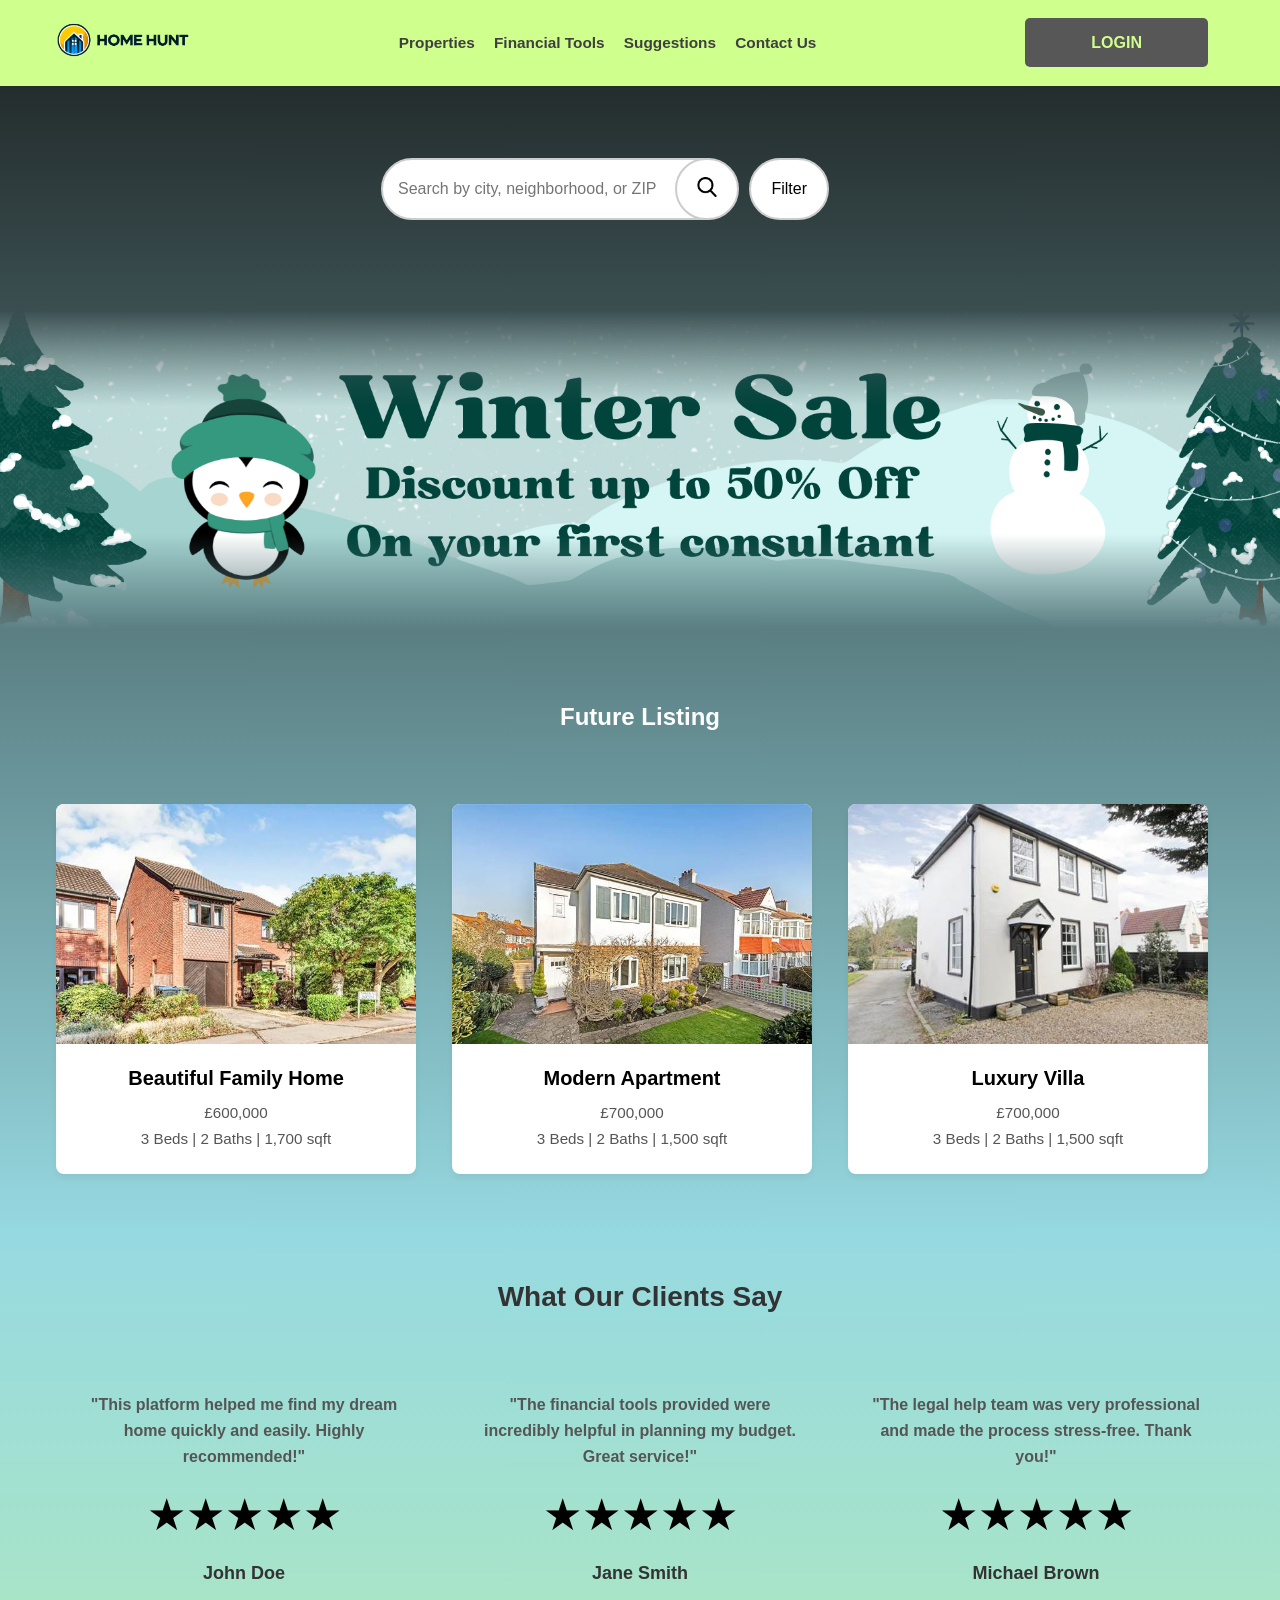
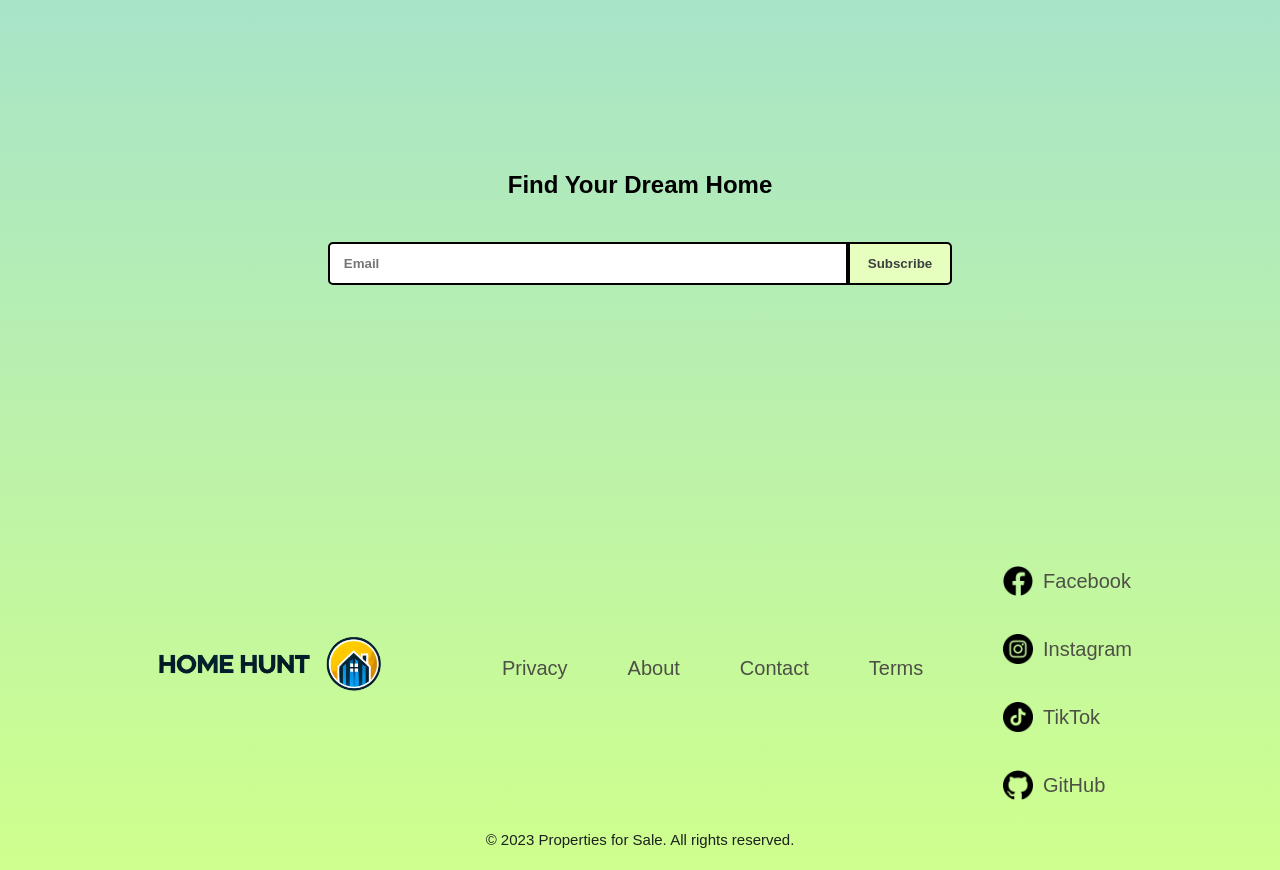
==== commit 596d9f6e: "Update project files, calculations, and styles" ====
--- a/index.html
+++ b/index.html
@@ -218,37 +218,26 @@
                 </ul>
             </div>
     
-            <!-- Social media on the right (UL layout from Snippet 2) -->
+            <!-- Social media on the right -->
             <div class="social-media">
-                <ul>
-                    <li>
-                        <a href="https://www.facebook.com" aria-label="Facebook" target="_blank">
-                            <img src="./Content/Icons/facebook.png" alt="Facebook Icon">
-                            <p></p>
-                        </a>
-                    </li>
-                    <li>
-                        <a href="https://www.instagram.com" aria-label="Instagram" target="_blank">
-                            <img src="./Content/Icons/instagram.png" alt="Instagram Icon">
-                            <p></p>
-                        </a>
-                    </li>
-                    <li>
-                        <a href="https://www.tiktok.com" aria-label="TikTok" target="_blank">
-                            <img src="./Content/Icons/tiktok.png" alt="TikTok Icon">
-                            <p></p>
-                        </a>
-                    </li>
-                    <li>
-                        <a href="https://www.twitter.com" aria-label="Twitter" target="_blank">
-                            <img src="./Content/Icons/twitter.png" alt="Twitter Icon">
-                            <p></p>
-                        </a>
-                    </li>
-                </ul>
-            </div>
-        </div>
-        
+                <a href="https://www.facebook.com" aria-label="Facebook" target="_blank">
+                    <img src="../Content/Icons/facebook.png" alt="Facebook Icon">
+                    <p>Facebook</p>
+                </a>
+                <a href="https://www.instagram.com" aria-label="Instagram" target="_blank">
+                    <img src="../Content/Icons/instagram.png" alt="Instagram Icon">
+                    <p>Instagram</p>
+                </a>
+                <a href="https://www.tiktok.com" aria-label="TikTok" target="_blank">
+                    <img src="../Content/Icons/tiktok.png" alt="TikTok Icon">
+                    <p>TikTok</p>
+                </a>
+                <a href="https://www.github.com" aria-label="GitHub" target="_blank">
+                    <img src="../Content/Icons/github.png" alt="GitHub Icon">
+                    <p>GitHub</p>
+                </a>
+            </div>
+        </div>
         <!-- Copyright text -->
         <div class="copyright">
             <p>&copy; 2023 Properties for Sale. All rights reserved.</p>
--- a/CSS/HomePage.css
+++ b/CSS/HomePage.css
@@ -7,13 +7,12 @@
    Search Container (Structure from 1)
    ================================ */
 .search-container {
-  max-width: 800px;
-  top: 10px;
-  left: 70px;
-  position: relative;
-  margin: 0 auto 80px;
-  padding: 20px;
-  text-align: center;
+    width: 100%;
+    max-width: 1000px;
+
+    display: flex;
+    flex-direction: column;
+    align-items: center;
 }
 
 .search-bar {
--- a/CSS/HeaderFooter.css
+++ b/CSS/HeaderFooter.css
@@ -268,9 +268,10 @@
 
 /* Search Container */
 .search-container {
+  
   max-width: 900px;
   margin: 1.5rem auto;
-  padding: 1rem 1rem 2rem;
+  padding: 1rem;
   text-align: center;
   position: relative;
   width: 100%;
@@ -322,6 +323,7 @@
 /* Filter Options */
 .filter-options {
   z-index: 2;
+  top: 80%;
   position: absolute;
   display: none; /* Hidden by default */
   background-color: #ffffff;
